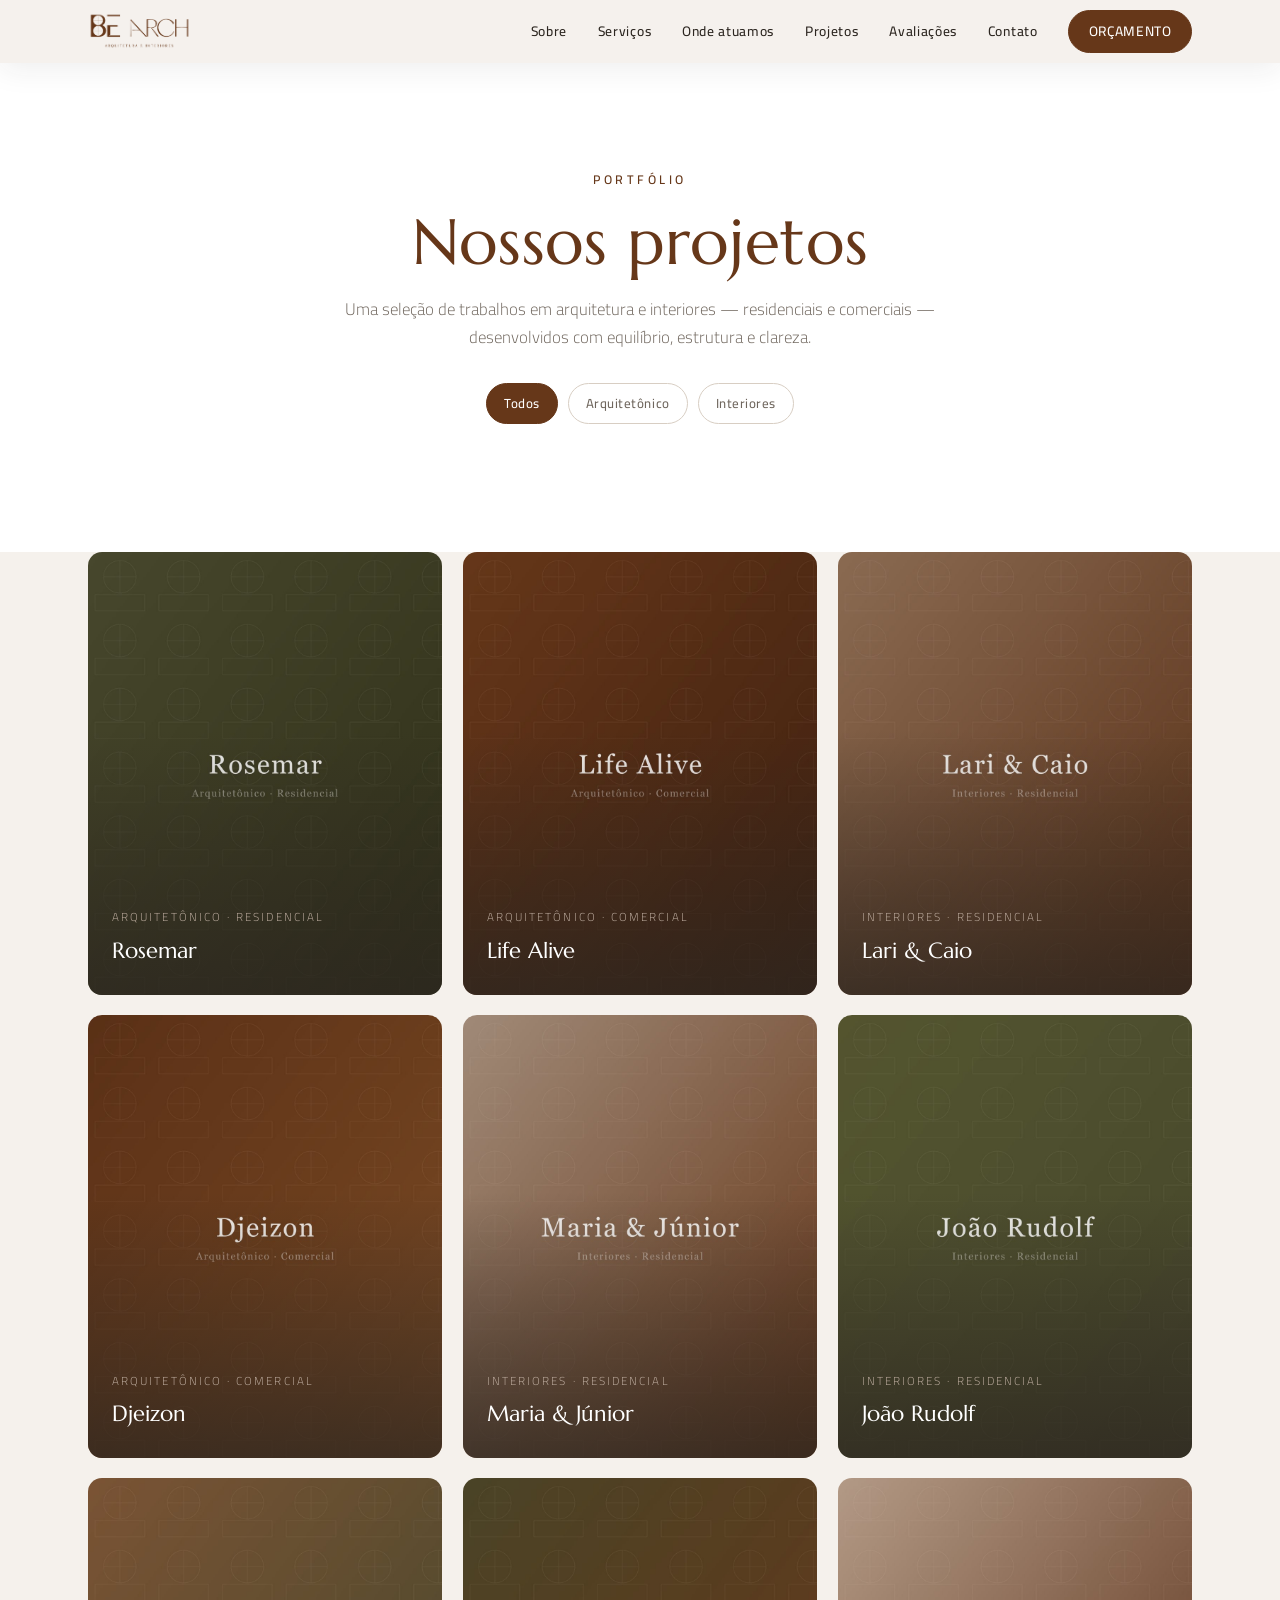
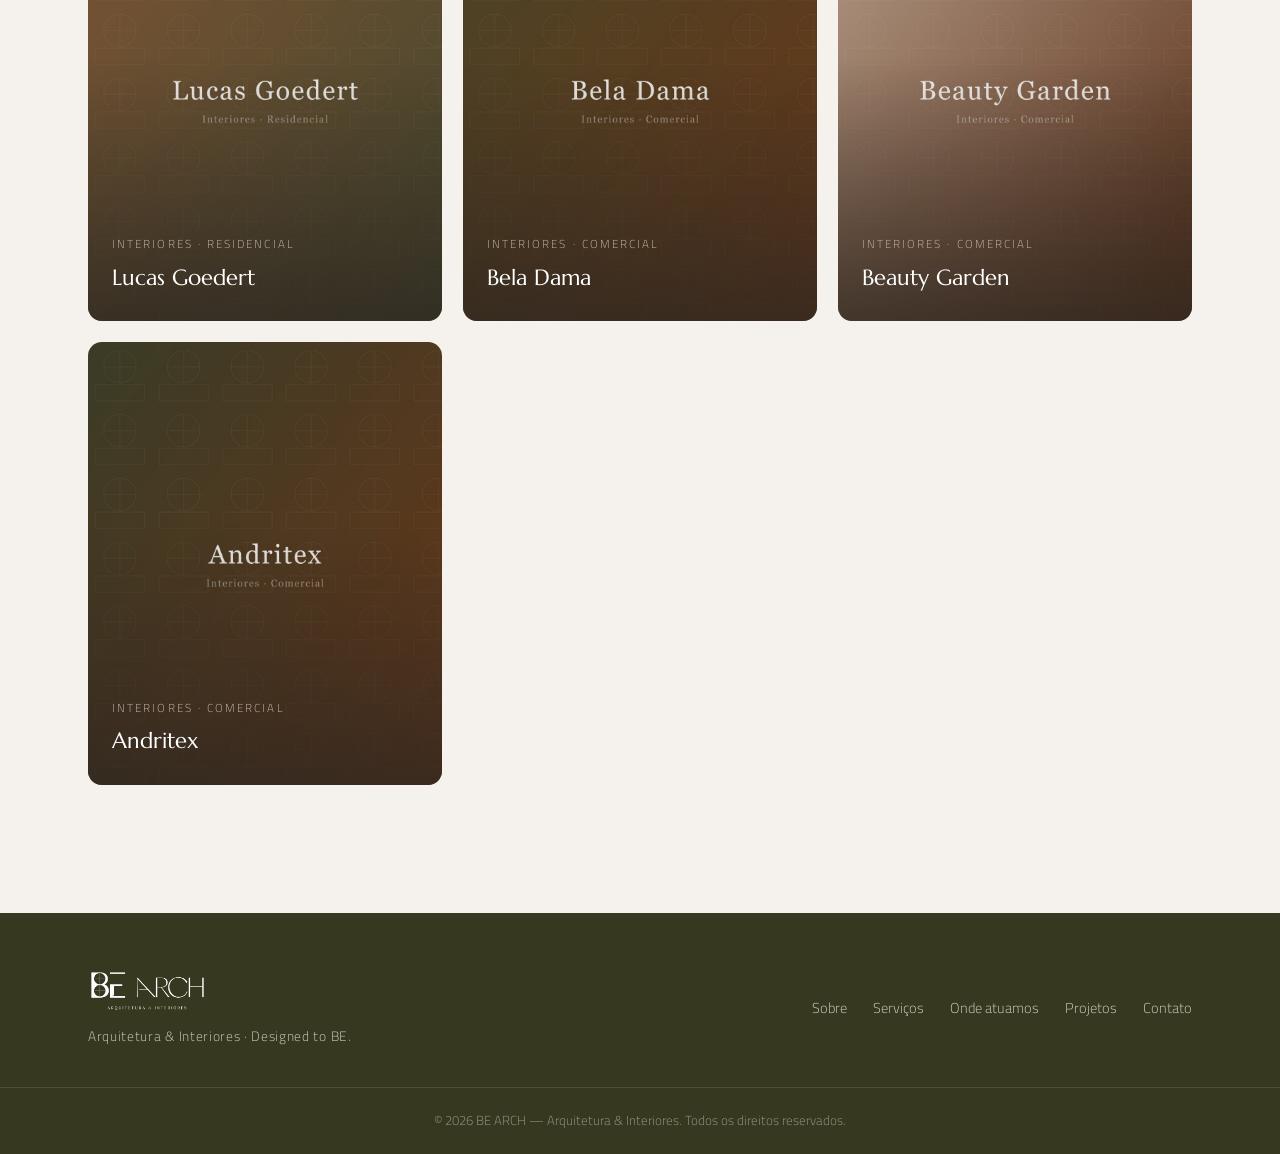
==== portfolio/index.html @ d12b7c63 "Portfólio multi-página guiado por dados - Home passa a exibir 3 projetos em destaque (featured) - CT" ====
<!DOCTYPE html>
<html lang="pt-BR">
<head>
<meta charset="UTF-8" />
<meta name="viewport" content="width=device-width, initial-scale=1.0" />
<title>Portfólio — BE ARCH — Arquitetura & Interiores</title>
<meta name="description" content="Portfólio completo da BE ARCH — projetos de arquitetura e interiores, residenciais e comerciais, em Santa Catarina e Rio Grande do Sul." />
<link rel="icon" type="image/png" sizes="32x32" href="/assets/favicon-32.png" />
<link rel="apple-touch-icon" href="/assets/apple-touch-icon.png" />
<link rel="preconnect" href="https://fonts.googleapis.com" />
<link rel="preconnect" href="https://fonts.gstatic.com" crossorigin />
<link href="https://fonts.googleapis.com/css2?family=Cairo:wght@300;400;500;600;700&family=Marcellus&display=swap" rel="stylesheet" />
<link rel="stylesheet" href="/styles.css" />
</head>
<body class="subpage">

<header class="site-header" id="header">
  <div class="container header-inner">
    <a href="/" class="brand" aria-label="BE ARCH — início">
      <img src="/assets/logo-white.png" alt="BE ARCH" class="brand-logo brand-logo--light" />
      <img src="/assets/logo-brown.png" alt="BE ARCH" class="brand-logo brand-logo--dark" />
    </a>
    <nav class="nav" id="nav">
      <a href="/#sobre">Sobre</a>
      <a href="/#servicos">Serviços</a>
      <a href="/#atuacao">Onde atuamos</a>
      <a href="/portfolio/">Projetos</a>
      <a href="/#avaliacoes">Avaliações</a>
      <a href="/#contato">Contato</a>
      <a href="https://wa.me/5547999999999?text=Ol%C3%A1!%20Gostaria%20de%20solicitar%20um%20or%C3%A7amento." class="btn btn--sm nav-cta" target="_blank" rel="noopener">Orçamento</a>
    </nav>
    <button class="nav-toggle" id="navToggle" aria-label="Abrir menu" aria-expanded="false">
      <span></span><span></span><span></span>
    </button>
  </div>
</header>

<main>
  <section class="section portfolio-head">
    <div class="container">
      <p class="eyebrow reveal">Portfólio</p>
      <h1 class="reveal">Nossos projetos</h1>
      <p class="section-lead reveal">Uma seleção de trabalhos em arquitetura e interiores — residenciais e
        comerciais — desenvolvidos com equilíbrio, estrutura e clareza.</p>
      <div class="filters reveal" id="portfolioFilters"></div>
    </div>
  </section>

  <section class="section section--soft" style="padding-top:0">
    <div class="container">
      <div class="gallery" id="portfolioGrid"></div>
    </div>
  </section>
</main>

<footer class="site-footer">
  <div class="container footer-inner">
    <div class="footer-brand">
      <img src="/assets/logo-white.png" alt="BE ARCH" />
      <p>Arquitetura &amp; Interiores · Designed to BE.</p>
    </div>
    <nav class="footer-nav">
      <a href="/#sobre">Sobre</a>
      <a href="/#servicos">Serviços</a>
      <a href="/#atuacao">Onde atuamos</a>
      <a href="/portfolio/">Projetos</a>
      <a href="/#contato">Contato</a>
    </nav>
  </div>
  <div class="footer-bottom">
    <div class="container">
      <p>© <span id="year"></span> BE ARCH — Arquitetura &amp; Interiores. Todos os direitos reservados.</p>
    </div>
  </div>
</footer>

<script src="/assets/js/projects.js"></script>
<script src="/assets/js/portfolio.js"></script>
<script src="/script.js"></script>
</body>
</html>
---- styles.css ----
/* ===================================================================
   BE ARCH — Landing Page
   Paleta:  taupe #c1b0a3 · branco #fff · oliva #46472c · marrom #663719
   Fontes:  Marcellus (títulos, substituto de Valestra) · Cairo (texto)
   =================================================================== */

:root{
  --taupe:#c1b0a3;
  --taupe-soft:#e7ded7;
  --cream:#f5f1ec;
  --white:#ffffff;
  --olive:#46472c;
  --olive-deep:#373820;
  --brown:#663719;
  --brown-deep:#4f2a12;
  --ink:#2c2620;
  --muted:#6f665d;

  --font-display:'Marcellus', Georgia, 'Times New Roman', serif;
  --font-body:'Cairo', system-ui, -apple-system, sans-serif;

  --container:1200px;
  --radius:14px;
  --ease:cubic-bezier(.22,.61,.36,1);
}

*{box-sizing:border-box;margin:0;padding:0}
html{scroll-behavior:smooth}
body{
  font-family:var(--font-body);
  color:var(--ink);
  background:var(--white);
  line-height:1.65;
  font-weight:300;
  -webkit-font-smoothing:antialiased;
  overflow-x:hidden;
}
img{max-width:100%;display:block}
a{color:inherit;text-decoration:none}

.container{width:100%;max-width:var(--container);margin:0 auto;padding:0 clamp(20px,5vw,48px)}

/* ---------- Tipografia ---------- */
h1,h2,h3{font-family:var(--font-display);font-weight:400;line-height:1.12;letter-spacing:.01em}
h2{font-size:clamp(1.9rem,4vw,3rem);color:var(--brown)}
h3{font-size:1.35rem}
.section--dark h2{color:var(--white)}

.eyebrow{
  font-size:.78rem;font-weight:600;letter-spacing:.28em;text-transform:uppercase;
  color:var(--brown);margin-bottom:1rem;
}
.eyebrow--light{color:var(--taupe)}

.section{padding:clamp(64px,10vw,130px) 0}
.section--soft{background:var(--cream)}
.section--dark{background:var(--olive);color:var(--taupe-soft)}
.section--dark p{color:#cfc7ba}

.section-head{max-width:720px;margin:0 auto clamp(40px,6vw,68px);text-align:center}
.section-lead{margin-top:1.1rem;color:var(--muted);font-size:1.05rem}
.section--dark .section-lead{color:#cfc7ba}

/* ---------- Botões ---------- */
.btn{
  display:inline-flex;align-items:center;justify-content:center;gap:.5em;
  padding:.95em 2em;border-radius:100px;
  font-family:var(--font-body);font-weight:600;font-size:.9rem;letter-spacing:.06em;text-transform:uppercase;
  background:var(--brown);color:var(--white);
  border:1px solid var(--brown);
  cursor:pointer;transition:.35s var(--ease);
}
.btn:hover{background:var(--brown-deep);border-color:var(--brown-deep);transform:translateY(-2px)}
.btn--dark{background:var(--olive);border-color:var(--olive)}
.btn--dark:hover{background:var(--olive-deep);border-color:var(--olive-deep)}
.btn--ghost{background:transparent;color:var(--white);border-color:rgba(255,255,255,.6)}
.btn--ghost:hover{background:rgba(255,255,255,.12);border-color:#fff}
.btn--ghost-dark{background:transparent;color:var(--brown);border-color:var(--brown)}
.btn--ghost-dark:hover{background:var(--brown);color:#fff}
.btn--sm{padding:.65em 1.4em;font-size:.78rem}

/* ---------- Header ---------- */
.site-header{
  position:fixed;top:0;left:0;right:0;z-index:100;
  padding:18px 0;transition:.4s var(--ease);
}
.site-header.scrolled{background:rgba(245,241,236,.92);backdrop-filter:blur(10px);box-shadow:0 6px 30px rgba(44,38,32,.08);padding:10px 0}
.header-inner{display:flex;align-items:center;justify-content:space-between;gap:24px}

.brand{display:block;position:relative;height:46px;transition:.4s var(--ease)}
.scrolled .brand{height:38px}
.brand-logo{height:100%;width:auto;transition:opacity .4s var(--ease)}
.brand-logo--dark{position:absolute;inset:0;opacity:0}
.scrolled .brand-logo--light{opacity:0}
.scrolled .brand-logo--dark{opacity:1}

.nav{display:flex;align-items:center;gap:clamp(18px,2.4vw,34px)}
.nav>a{
  font-size:.86rem;font-weight:500;letter-spacing:.05em;color:#fff;
  position:relative;transition:.3s;
}
.nav>a:not(.btn)::after{content:"";position:absolute;left:0;bottom:-6px;width:0;height:1px;background:currentColor;transition:.3s var(--ease)}
.nav>a:not(.btn):hover::after{width:100%}
.scrolled .nav>a{color:var(--ink)}
.nav-cta{color:#fff!important}
.scrolled .nav-cta{color:#fff!important}

.nav-toggle{display:none;flex-direction:column;gap:5px;background:none;border:0;cursor:pointer;padding:8px;z-index:110}
.nav-toggle span{width:26px;height:2px;background:#fff;transition:.3s var(--ease)}
.scrolled .nav-toggle span{background:var(--ink)}

/* ---------- Hero ---------- */
.hero{position:relative;min-height:100svh;display:flex;align-items:center;color:#fff;overflow:hidden}
.hero-bg{position:absolute;inset:0;background-size:cover;background-position:center;transform:scale(1.05);animation:heroZoom 14s ease-out forwards}
@keyframes heroZoom{to{transform:scale(1)}}
.hero-overlay{position:absolute;inset:0;background:linear-gradient(180deg,rgba(44,38,32,.55) 0%,rgba(55,56,32,.35) 40%,rgba(79,42,18,.6) 100%)}
.hero-content{position:relative;z-index:2;max-width:820px;padding-top:80px;padding-bottom:80px}
.hero-title{font-size:clamp(3rem,9vw,6.4rem);color:#fff;line-height:1.02;margin-bottom:.4em}
.hero-title span{color:var(--taupe)}
.hero-sub{font-size:clamp(1.05rem,2vw,1.35rem);max-width:600px;color:#efe7dd;font-weight:300}
.hero-actions{margin-top:2.4rem;display:flex;flex-wrap:wrap;gap:14px}

.hero-scroll{position:absolute;bottom:32px;left:50%;transform:translateX(-50%);width:26px;height:44px;border:1.5px solid rgba(255,255,255,.6);border-radius:14px;z-index:2}
.hero-scroll span{position:absolute;top:8px;left:50%;transform:translateX(-50%);width:4px;height:8px;border-radius:2px;background:#fff;animation:scrollDot 1.8s infinite}
@keyframes scrollDot{0%{opacity:0;top:8px}40%{opacity:1}80%{opacity:0;top:22px}100%{opacity:0}}

/* ---------- Sobre ---------- */
.sobre-grid{display:grid;grid-template-columns:1fr 1.1fr;gap:clamp(32px,6vw,80px);align-items:center}
.sobre-media{position:relative}
.sobre-media img{border-radius:var(--radius);box-shadow:0 30px 60px rgba(44,38,32,.18)}
.sobre-badge{
  position:absolute;bottom:-22px;left:-22px;background:var(--brown);color:#fff;
  font-family:var(--font-display);font-size:1.1rem;padding:16px 26px;border-radius:10px;
  box-shadow:0 14px 30px rgba(102,55,25,.3);
}
.sobre-text h2{margin-bottom:1.2rem}
.sobre-text p{color:var(--muted);margin-bottom:1.1rem}
.sobre-text strong{color:var(--ink);font-weight:600}
.sobre-stats{list-style:none;display:flex;gap:clamp(20px,4vw,44px);margin-top:2rem;flex-wrap:wrap}
.sobre-stats li{display:flex;flex-direction:column}
.sobre-stats strong{font-family:var(--font-display);font-size:1.9rem;color:var(--brown);font-weight:400}
.sobre-stats span{font-size:.82rem;letter-spacing:.05em;color:var(--muted);text-transform:uppercase}

/* ---------- Serviços ---------- */
.cards{display:grid;grid-template-columns:repeat(3,1fr);gap:clamp(16px,2vw,26px)}
.card{
  background:var(--white);border:1px solid #e6ddd4;border-radius:var(--radius);
  padding:38px 32px;transition:.4s var(--ease);position:relative;overflow:hidden;
}
.card::before{content:"";position:absolute;left:0;top:0;height:3px;width:0;background:var(--brown);transition:.45s var(--ease)}
.card:hover{transform:translateY(-6px);box-shadow:0 24px 46px rgba(44,38,32,.12);border-color:transparent}
.card:hover::before{width:100%}
.card-num{font-family:var(--font-display);font-size:1rem;color:var(--taupe);letter-spacing:.1em}
.card h3{color:var(--brown);margin:.7rem 0 .8rem}
.card p{color:var(--muted);font-size:.98rem}

/* ---------- Diferenciais ---------- */
.section--dark{position:relative}
.dif-grid{display:grid;grid-template-columns:repeat(4,1fr);gap:clamp(20px,3vw,40px)}
.dif{padding-top:26px;border-top:1px solid rgba(193,176,163,.35)}
.dif h3{color:#fff;margin-bottom:.7rem;font-size:1.2rem}
.dif p{font-size:.96rem}

/* ---------- Atuação ---------- */
.atuacao-grid{display:grid;grid-template-columns:1fr 1.15fr;gap:clamp(32px,6vw,80px);align-items:center}
.atuacao-text h2{margin-bottom:1.1rem}
.atuacao-text p{color:var(--muted)}
.atuacao-lists{display:grid;grid-template-columns:1fr 1fr;gap:32px}
.uf h3{color:var(--brown);font-size:1.15rem;margin-bottom:1rem;padding-bottom:.6rem;border-bottom:1px solid var(--taupe)}
.cities{list-style:none;display:flex;flex-direction:column;gap:.55rem}
.cities li{position:relative;padding-left:22px;color:var(--ink);font-size:1rem}
.cities li::before{content:"";position:absolute;left:0;top:.55em;width:9px;height:9px;border:1px solid var(--brown);border-radius:50%}

/* ---------- Projetos ---------- */
.gallery{display:grid;grid-template-columns:repeat(3,1fr);gap:clamp(14px,1.6vw,22px)}
.tile{position:relative;border-radius:var(--radius);overflow:hidden;aspect-ratio:4/5;display:block}
.tile img{width:100%;height:100%;object-fit:cover;transition:transform .7s var(--ease)}
.tile::after{content:"";position:absolute;inset:0;background:linear-gradient(180deg,transparent 40%,rgba(44,38,32,.75) 100%);transition:.4s}
.tile:hover img{transform:scale(1.06)}
.tile-info{position:absolute;left:0;bottom:0;z-index:2;padding:26px 24px;color:#fff}
.tile-cat{display:block;font-size:.72rem;letter-spacing:.18em;text-transform:uppercase;color:var(--taupe);margin-bottom:.35rem}
.tile-name{display:block;font-family:var(--font-display);font-size:1.35rem}
.projetos-cta{text-align:center;margin-top:clamp(36px,5vw,56px)}

/* ---------- Avaliações ---------- */
.google-rating{display:flex;align-items:center;justify-content:center;gap:12px;margin-top:1rem;font-size:.95rem;color:var(--muted)}
.stars{color:#c8992e;letter-spacing:2px}
.reviews{display:grid;grid-template-columns:repeat(3,1fr);gap:clamp(16px,2vw,26px)}
.review{background:var(--cream);border-radius:var(--radius);padding:34px 30px;border:1px solid #ece4db}
.review .stars{font-size:1.05rem}
.review p{margin:1rem 0 1.2rem;color:var(--ink);font-size:1.02rem;font-style:italic}
.review cite{color:var(--muted);font-style:normal;font-size:.9rem;font-weight:500}

/* ---------- Contato ---------- */
.section--dark.contato{background:var(--brown)}
.contato-grid{display:grid;grid-template-columns:1.1fr .9fr;gap:clamp(36px,6vw,80px);align-items:center}
.contato-text h2{margin-bottom:1.1rem}
.contato-text p{margin-bottom:2rem;max-width:440px}
.contato-text .btn{background:#fff;color:var(--brown);border-color:#fff}
.contato-text .btn:hover{background:var(--taupe-soft);border-color:var(--taupe-soft)}
.contato-info ul{list-style:none;display:flex;flex-direction:column;gap:1.3rem}
.contato-info li{display:flex;flex-direction:column;gap:.2rem;padding-bottom:1.1rem;border-bottom:1px solid rgba(255,255,255,.2)}
.contato-info span{font-size:.74rem;letter-spacing:.2em;text-transform:uppercase;color:var(--taupe)}
.contato-info a,.contato-info p{color:#fff;font-size:1.1rem}
.contato-info a:hover{color:var(--taupe-soft)}

/* ---------- Footer ---------- */
.site-footer{background:var(--olive-deep);color:#cfc7ba;padding-top:56px}
.footer-inner{display:flex;justify-content:space-between;align-items:center;gap:30px;flex-wrap:wrap;padding-bottom:40px}
.footer-brand img{height:44px;margin-bottom:12px}
.footer-brand p{font-size:.85rem;letter-spacing:.05em}
.footer-nav{display:flex;gap:26px;flex-wrap:wrap}
.footer-nav a{font-size:.9rem;transition:.3s}
.footer-nav a:hover{color:#fff}
.footer-bottom{border-top:1px solid rgba(193,176,163,.18);padding:22px 0}
.footer-bottom p{font-size:.82rem;color:#9a9184;text-align:center}

/* ---------- Reveal on scroll ---------- */
.reveal{opacity:0;transform:translateY(30px);transition:opacity .8s var(--ease),transform .8s var(--ease)}
.reveal.is-visible{opacity:1;transform:none}

/* ===================================================================
   Responsivo
   =================================================================== */
@media (max-width:960px){
  .cards,.gallery,.reviews{grid-template-columns:repeat(2,1fr)}
  .dif-grid{grid-template-columns:repeat(2,1fr)}
  .sobre-grid,.atuacao-grid,.contato-grid{grid-template-columns:1fr}
  .sobre-media{max-width:520px;margin:0 auto}
}

@media (max-width:720px){
  .nav{
    position:fixed;inset:0 0 0 auto;width:min(80vw,320px);
    background:var(--olive);flex-direction:column;justify-content:center;align-items:flex-start;
    gap:24px;padding:60px 40px;transform:translateX(100%);transition:.4s var(--ease);
    box-shadow:-20px 0 60px rgba(0,0,0,.3);
  }
  .nav.open{transform:translateX(0)}
  .nav>a{color:#fff!important;font-size:1.1rem}
  .scrolled .nav>a{color:#fff!important}
  .nav-toggle{display:flex}
  .nav-toggle.open span{background:#fff!important}
  .nav-toggle.open span:nth-child(1){transform:translateY(7px) rotate(45deg)}
  .nav-toggle.open span:nth-child(2){opacity:0}
  .nav-toggle.open span:nth-child(3){transform:translateY(-7px) rotate(-45deg)}
}

@media (max-width:520px){
  .cards,.gallery,.reviews,.dif-grid,.atuacao-lists{grid-template-columns:1fr}
  .hero-actions{flex-direction:column;align-items:stretch}
  .hero-actions .btn{width:100%}
  .sobre-badge{left:0}
}

/* ===================================================================
   Subpáginas (portfólio e projeto) — header sólido
   =================================================================== */
.subpage .site-header{background:rgba(245,241,236,.95);backdrop-filter:blur(10px);box-shadow:0 6px 30px rgba(44,38,32,.08);padding:10px 0}
.subpage .brand{height:38px}
.subpage .brand-logo--light{opacity:0}
.subpage .brand-logo--dark{opacity:1}
.subpage .nav>a{color:var(--ink)}
.subpage .nav-toggle span{background:var(--ink)}

/* ---------- Portfólio: cabeçalho + filtros ---------- */
.portfolio-head{padding-top:clamp(120px,16vw,170px);text-align:center}
.portfolio-head h1{font-size:clamp(2.4rem,6vw,4rem);color:var(--brown);margin:.4rem 0 1rem}
.portfolio-head .section-lead{margin-left:auto;margin-right:auto;max-width:640px}
.filters{display:flex;flex-wrap:wrap;gap:10px;justify-content:center;margin-top:2rem}
.filter{
  font-family:var(--font-body);font-size:.82rem;font-weight:500;letter-spacing:.04em;
  padding:.55em 1.3em;border-radius:100px;cursor:pointer;
  background:transparent;color:var(--muted);border:1px solid #d8cec3;transition:.3s var(--ease);
}
.filter:hover{border-color:var(--brown);color:var(--brown)}
.filter.is-active{background:var(--brown);border-color:var(--brown);color:#fff}

/* ---------- Página do projeto ---------- */
.projeto-hero{padding:clamp(120px,16vw,170px) 0 clamp(30px,5vw,50px)}
.breadcrumb{display:flex;gap:10px;align-items:center;font-size:.85rem;color:var(--muted);margin-bottom:1.6rem}
.breadcrumb a:hover{color:var(--brown)}
.breadcrumb span{opacity:.5}
.breadcrumb em{font-style:normal;color:var(--brown)}
.projeto-hero h1{font-size:clamp(2.4rem,6vw,4.2rem);color:var(--brown);margin:.3rem 0 1.2rem}
.projeto-desc{font-size:clamp(1.05rem,2vw,1.25rem);max-width:680px;color:var(--muted)}
.projeto-meta{display:flex;flex-wrap:wrap;gap:clamp(28px,5vw,60px);margin-top:2.4rem;padding-top:2rem;border-top:1px solid #e6ddd4}
.projeto-meta div{display:flex;flex-direction:column;gap:.25rem}
.projeto-meta span{font-size:.72rem;letter-spacing:.2em;text-transform:uppercase;color:var(--muted)}
.projeto-meta strong{font-family:var(--font-display);font-weight:400;font-size:1.3rem;color:var(--brown)}

.projeto-gallery{padding-bottom:clamp(50px,8vw,90px)}
.shots{column-count:2;column-gap:clamp(14px,2vw,22px)}
.shot{break-inside:avoid;margin:0 0 clamp(14px,2vw,22px);border-radius:var(--radius);overflow:hidden;cursor:zoom-in;position:relative}
.shot img{width:100%;display:block;transition:transform .7s var(--ease)}
.shot:hover img{transform:scale(1.04)}

.projeto-nav{padding:clamp(30px,5vw,50px) 0;border-top:1px solid #e6ddd4}
.projeto-nav .container{display:flex;align-items:center;justify-content:space-between;gap:20px}
.pn{display:flex;flex-direction:column;gap:.2rem}
.pn span{font-size:.78rem;letter-spacing:.05em;color:var(--muted)}
.pn strong{font-family:var(--font-display);font-weight:400;font-size:1.2rem;color:var(--brown)}
.pn--next{text-align:right}
.pn--all{font-family:var(--font-body);font-weight:600;font-size:.82rem;letter-spacing:.06em;text-transform:uppercase;color:var(--muted);border:1px solid #d8cec3;padding:.7em 1.4em;border-radius:100px;transition:.3s var(--ease)}
.pn--all:hover{border-color:var(--brown);color:var(--brown)}

.projeto-cta{text-align:center}
.projeto-cta h2{color:#fff;margin-bottom:.8rem}
.projeto-cta p{margin-bottom:2rem}

.projeto-404{padding:clamp(140px,20vw,200px) 0;text-align:center}
.projeto-404 h1{color:var(--brown);font-size:clamp(2rem,5vw,3rem);margin:.5rem 0 2rem}

/* ---------- Lightbox ---------- */
.lightbox{position:fixed;inset:0;z-index:200;background:rgba(28,24,18,.94);display:none;align-items:center;justify-content:center}
.lightbox.open{display:flex}
.lb-img{max-width:90vw;max-height:86vh;border-radius:6px;box-shadow:0 30px 80px rgba(0,0,0,.5)}
.lb-close,.lb-prev,.lb-next{position:absolute;background:none;border:0;color:#fff;cursor:pointer;opacity:.8;transition:.2s;font-family:var(--font-body)}
.lb-close:hover,.lb-prev:hover,.lb-next:hover{opacity:1}
.lb-close{top:22px;right:28px;font-size:2.4rem;line-height:1}
.lb-prev,.lb-next{top:50%;transform:translateY(-50%);font-size:3.4rem;padding:0 22px}
.lb-prev{left:8px}.lb-next{right:8px}

@media (max-width:720px){
  .shots{column-count:1}
  .projeto-nav .container{flex-wrap:wrap;gap:16px}
  .pn--all{order:3;width:100%;text-align:center}
  .lb-prev,.lb-next{font-size:2.4rem;padding:0 12px}
}

@media (prefers-reduced-motion:reduce){
  *{animation:none!important;transition:none!important}
  .reveal{opacity:1;transform:none}
}
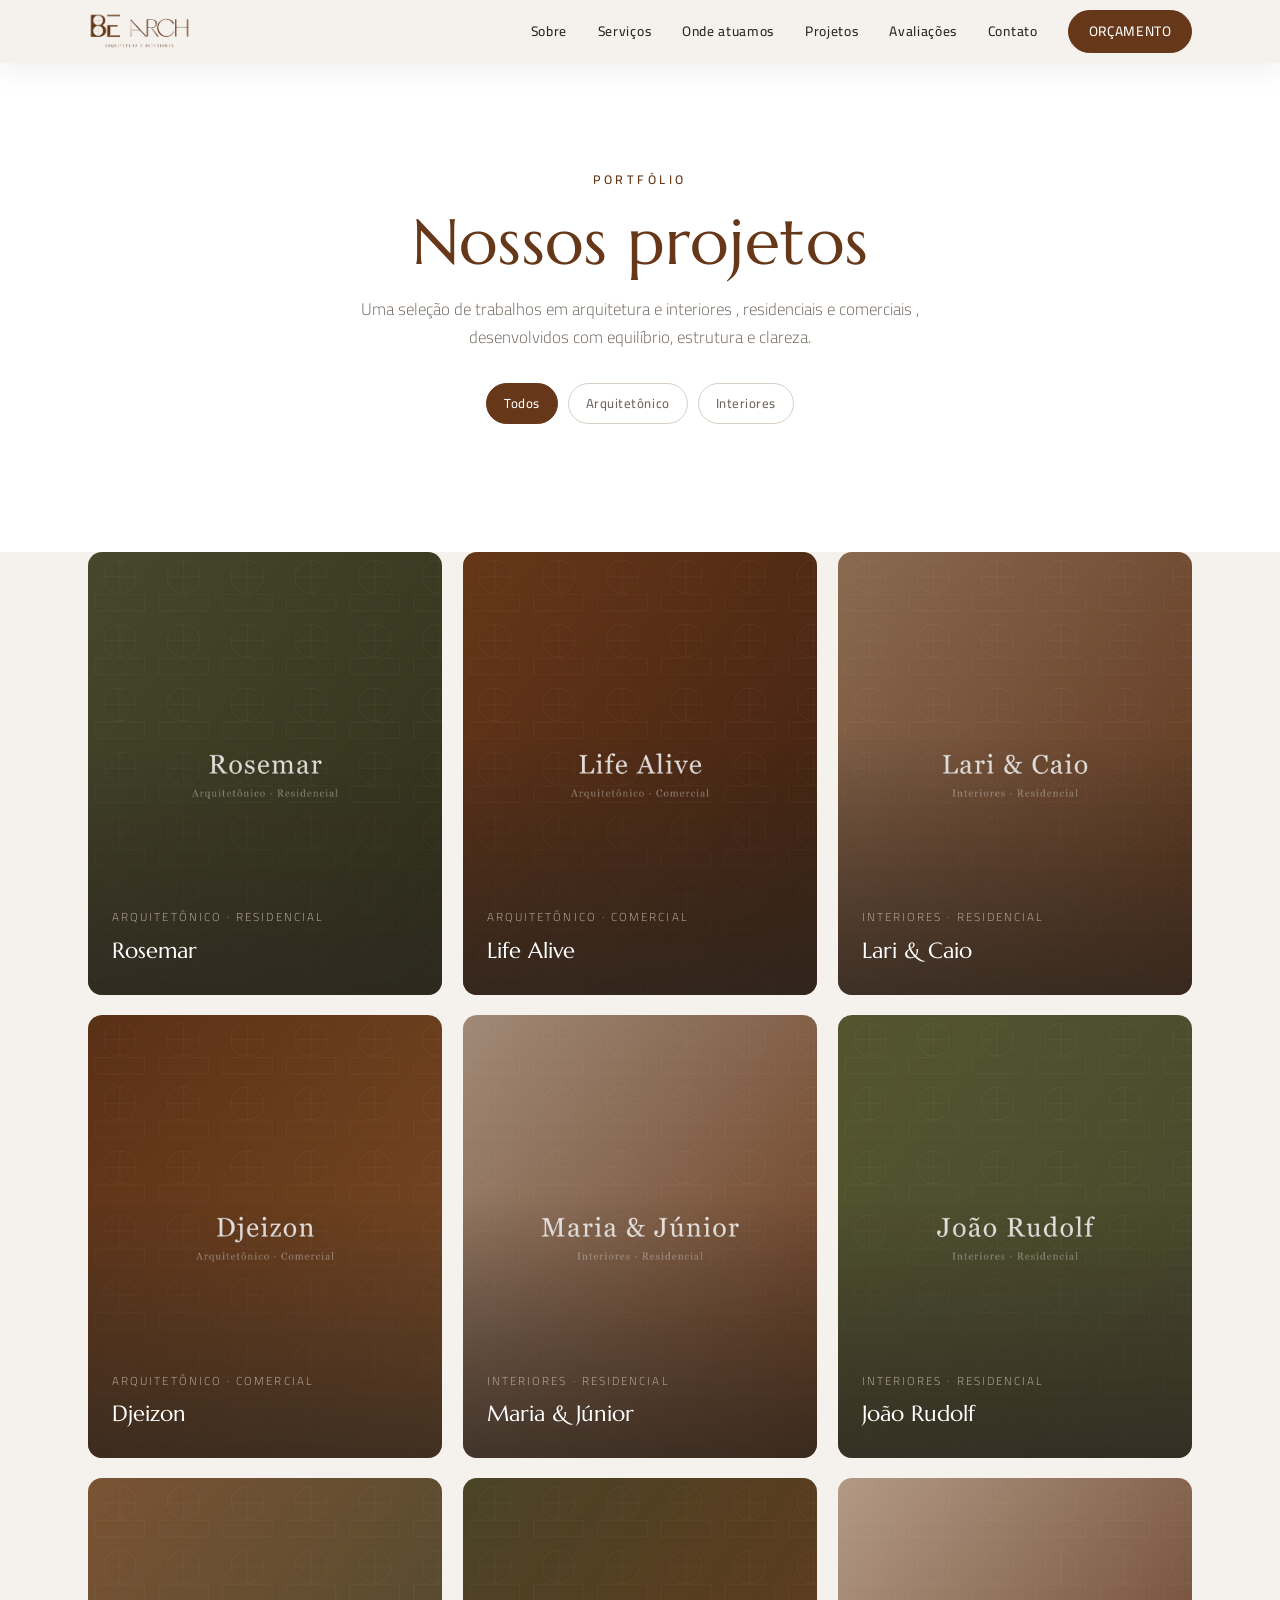
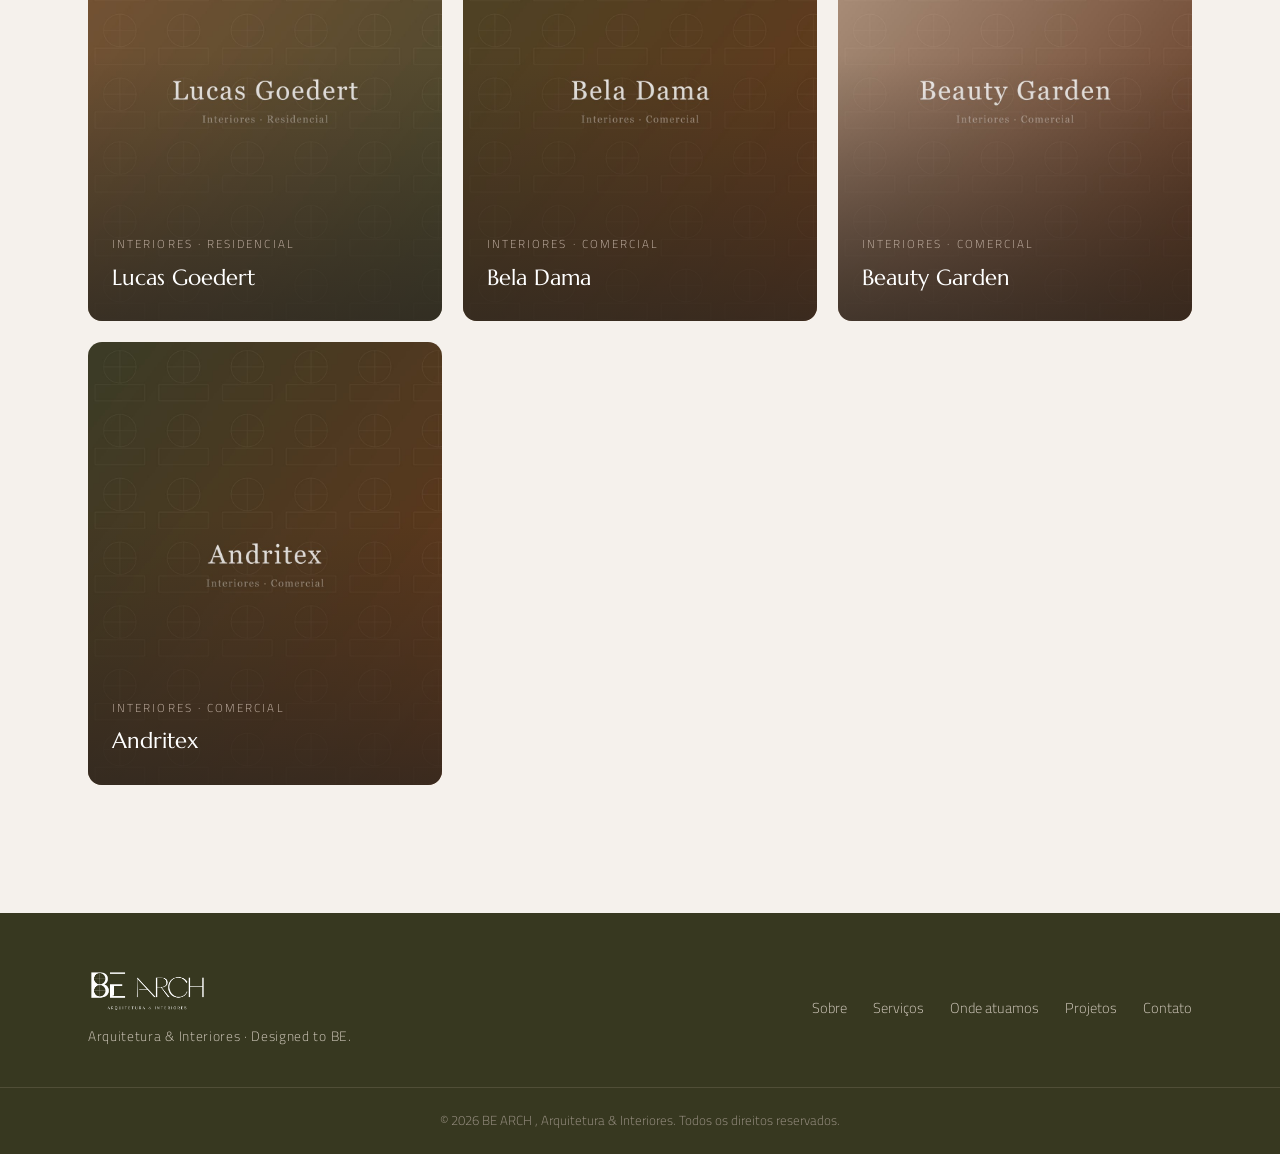
==== commit 175c5474: "Troca de travessões (—) por vírgulas em todo o conteúdo Co-Authored-By: Claude Opus 4.8 <noreply@ant" ====
--- a/portfolio/index.html
+++ b/portfolio/index.html
@@ -3,8 +3,8 @@
 <head>
 <meta charset="UTF-8" />
 <meta name="viewport" content="width=device-width, initial-scale=1.0" />
-<title>Portfólio — BE ARCH — Arquitetura & Interiores</title>
-<meta name="description" content="Portfólio completo da BE ARCH — projetos de arquitetura e interiores, residenciais e comerciais, em Santa Catarina e Rio Grande do Sul." />
+<title>Portfólio , BE ARCH , Arquitetura & Interiores</title>
+<meta name="description" content="Portfólio completo da BE ARCH , projetos de arquitetura e interiores, residenciais e comerciais, em Santa Catarina e Rio Grande do Sul." />
 <link rel="icon" type="image/png" sizes="32x32" href="/assets/favicon-32.png" />
 <link rel="apple-touch-icon" href="/assets/apple-touch-icon.png" />
 <link rel="preconnect" href="https://fonts.googleapis.com" />
@@ -16,7 +16,7 @@
 
 <header class="site-header" id="header">
   <div class="container header-inner">
-    <a href="/" class="brand" aria-label="BE ARCH — início">
+    <a href="/" class="brand" aria-label="BE ARCH , início">
       <img src="/assets/logo-white.png" alt="BE ARCH" class="brand-logo brand-logo--light" />
       <img src="/assets/logo-brown.png" alt="BE ARCH" class="brand-logo brand-logo--dark" />
     </a>
@@ -40,8 +40,8 @@
     <div class="container">
       <p class="eyebrow reveal">Portfólio</p>
       <h1 class="reveal">Nossos projetos</h1>
-      <p class="section-lead reveal">Uma seleção de trabalhos em arquitetura e interiores — residenciais e
-        comerciais — desenvolvidos com equilíbrio, estrutura e clareza.</p>
+      <p class="section-lead reveal">Uma seleção de trabalhos em arquitetura e interiores , residenciais e
+        comerciais , desenvolvidos com equilíbrio, estrutura e clareza.</p>
       <div class="filters reveal" id="portfolioFilters"></div>
     </div>
   </section>
@@ -69,7 +69,7 @@
   </div>
   <div class="footer-bottom">
     <div class="container">
-      <p>© <span id="year"></span> BE ARCH — Arquitetura &amp; Interiores. Todos os direitos reservados.</p>
+      <p>© <span id="year"></span> BE ARCH , Arquitetura &amp; Interiores. Todos os direitos reservados.</p>
     </div>
   </div>
 </footer>
--- a/styles.css
+++ b/styles.css
@@ -1,5 +1,5 @@
 /* ===================================================================
-   BE ARCH — Landing Page
+   BE ARCH , Landing Page
    Paleta:  taupe #c1b0a3 · branco #fff · oliva #46472c · marrom #663719
    Fontes:  Marcellus (títulos, substituto de Valestra) · Cairo (texto)
    =================================================================== */
@@ -254,7 +254,7 @@
 }
 
 /* ===================================================================
-   Subpáginas (portfólio e projeto) — header sólido
+   Subpáginas (portfólio e projeto) , header sólido
    =================================================================== */
 .subpage .site-header{background:rgba(245,241,236,.95);backdrop-filter:blur(10px);box-shadow:0 6px 30px rgba(44,38,32,.08);padding:10px 0}
 .subpage .brand{height:38px}
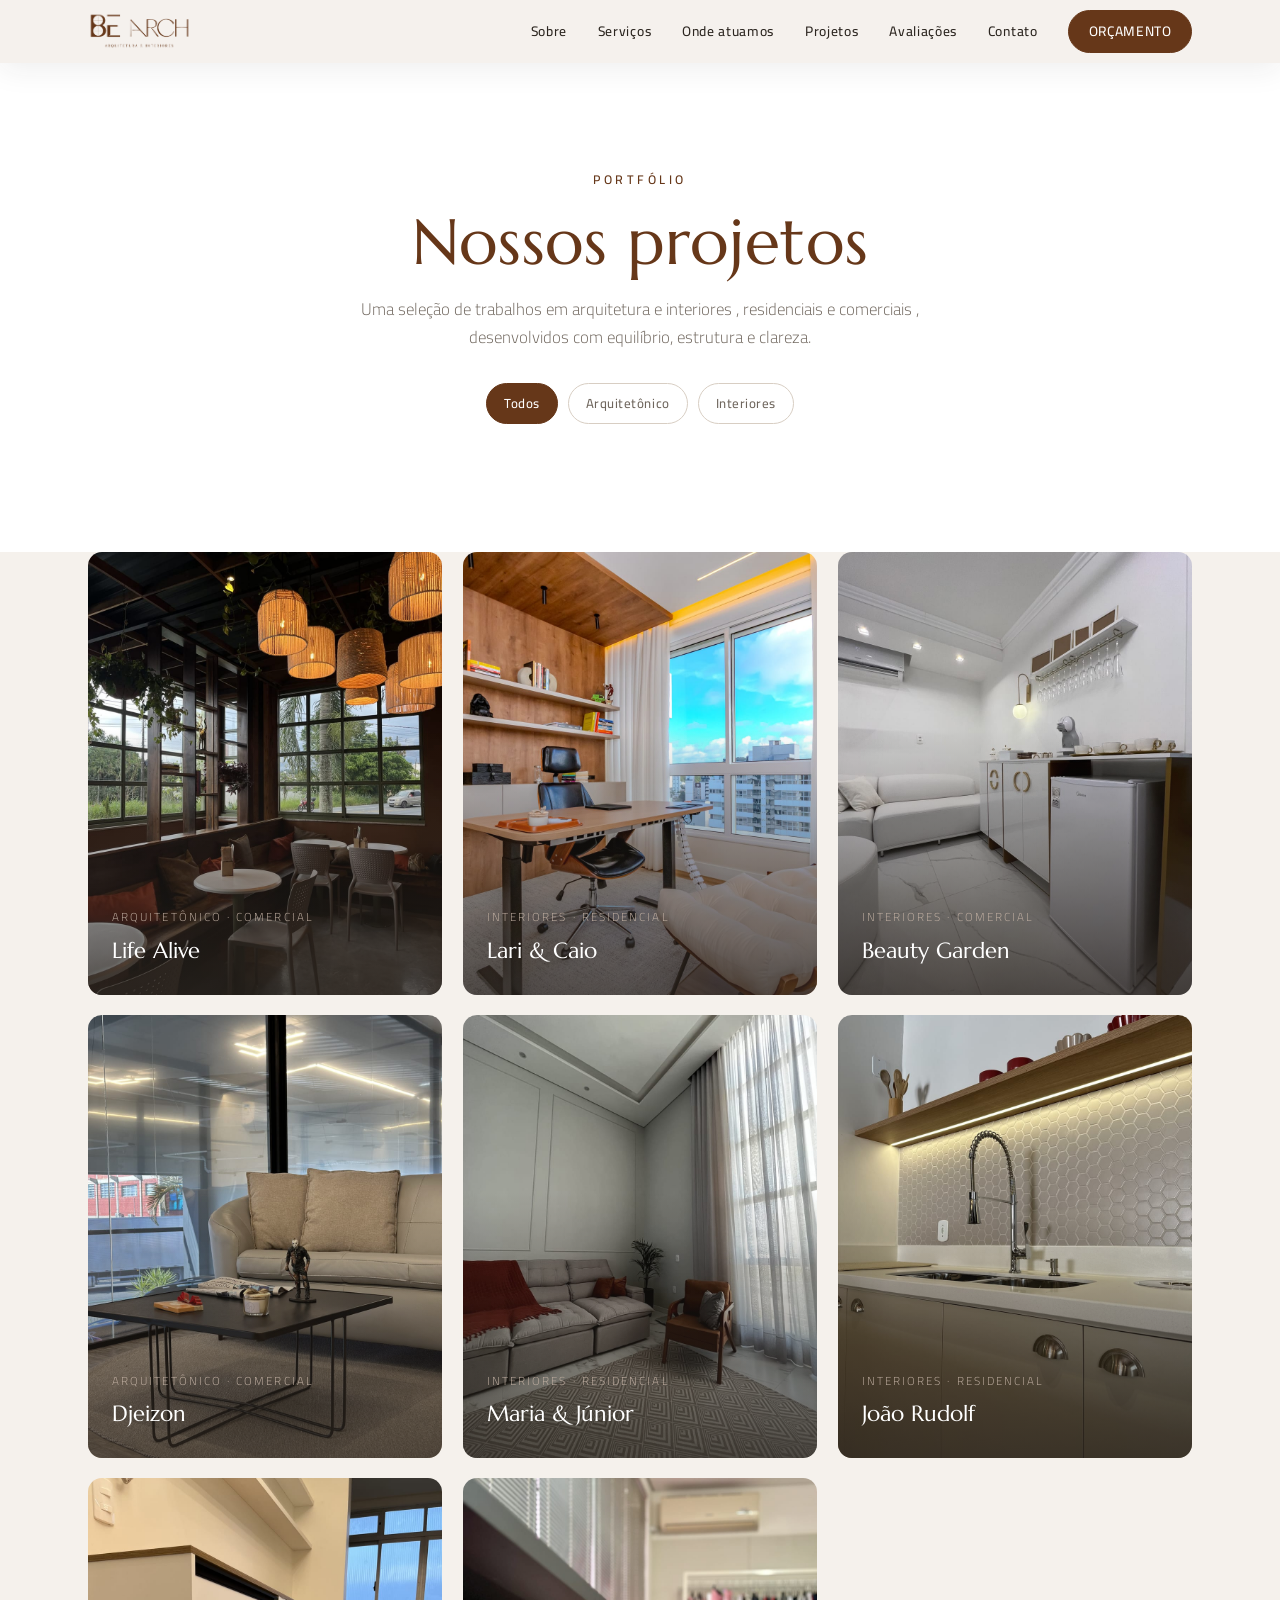
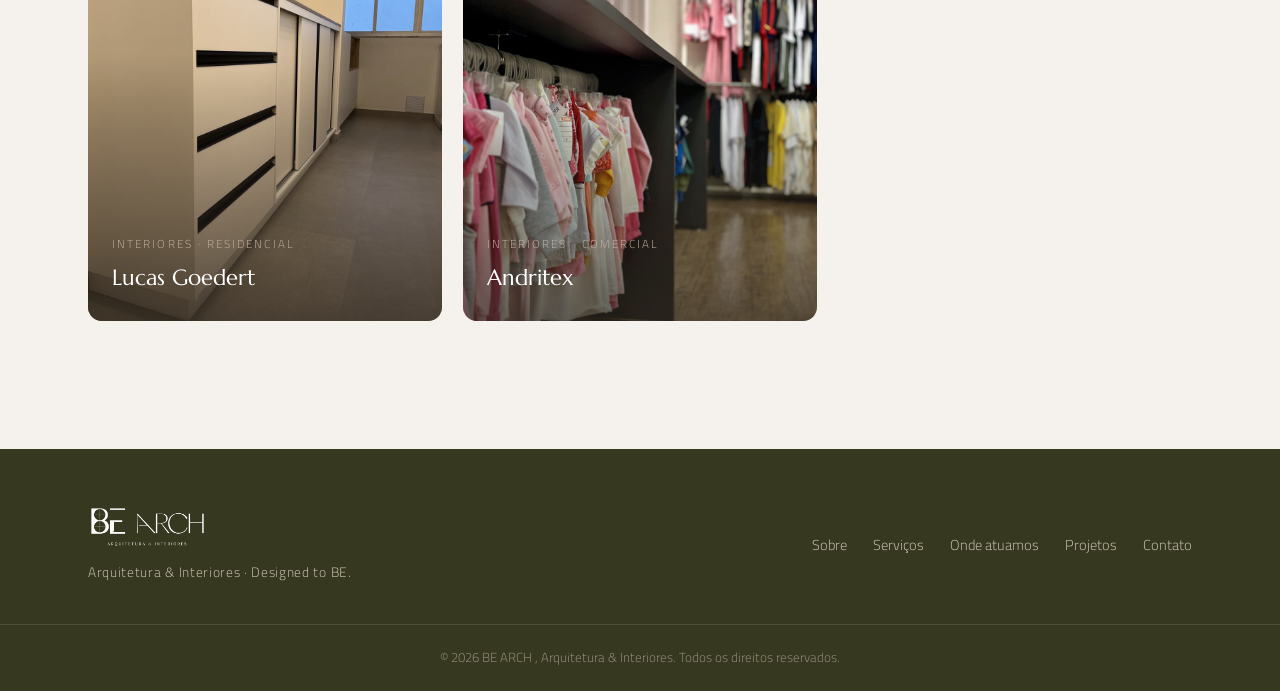
==== commit 66dda35f: "Atualiza contatos reais: WhatsApp (47) 99952-0077 e Instagram @be.arch__ Co-Authored-By: Claude Opus" ====
--- a/portfolio/index.html
+++ b/portfolio/index.html
@@ -27,7 +27,7 @@
       <a href="/portfolio/">Projetos</a>
       <a href="/#avaliacoes">Avaliações</a>
       <a href="/#contato">Contato</a>
-      <a href="https://wa.me/5547999999999?text=Ol%C3%A1!%20Gostaria%20de%20solicitar%20um%20or%C3%A7amento." class="btn btn--sm nav-cta" target="_blank" rel="noopener">Orçamento</a>
+      <a href="https://wa.me/5547999520077?text=Ol%C3%A1!%20Gostaria%20de%20solicitar%20um%20or%C3%A7amento." class="btn btn--sm nav-cta" target="_blank" rel="noopener">Orçamento</a>
     </nav>
     <button class="nav-toggle" id="navToggle" aria-label="Abrir menu" aria-expanded="false">
       <span></span><span></span><span></span>
